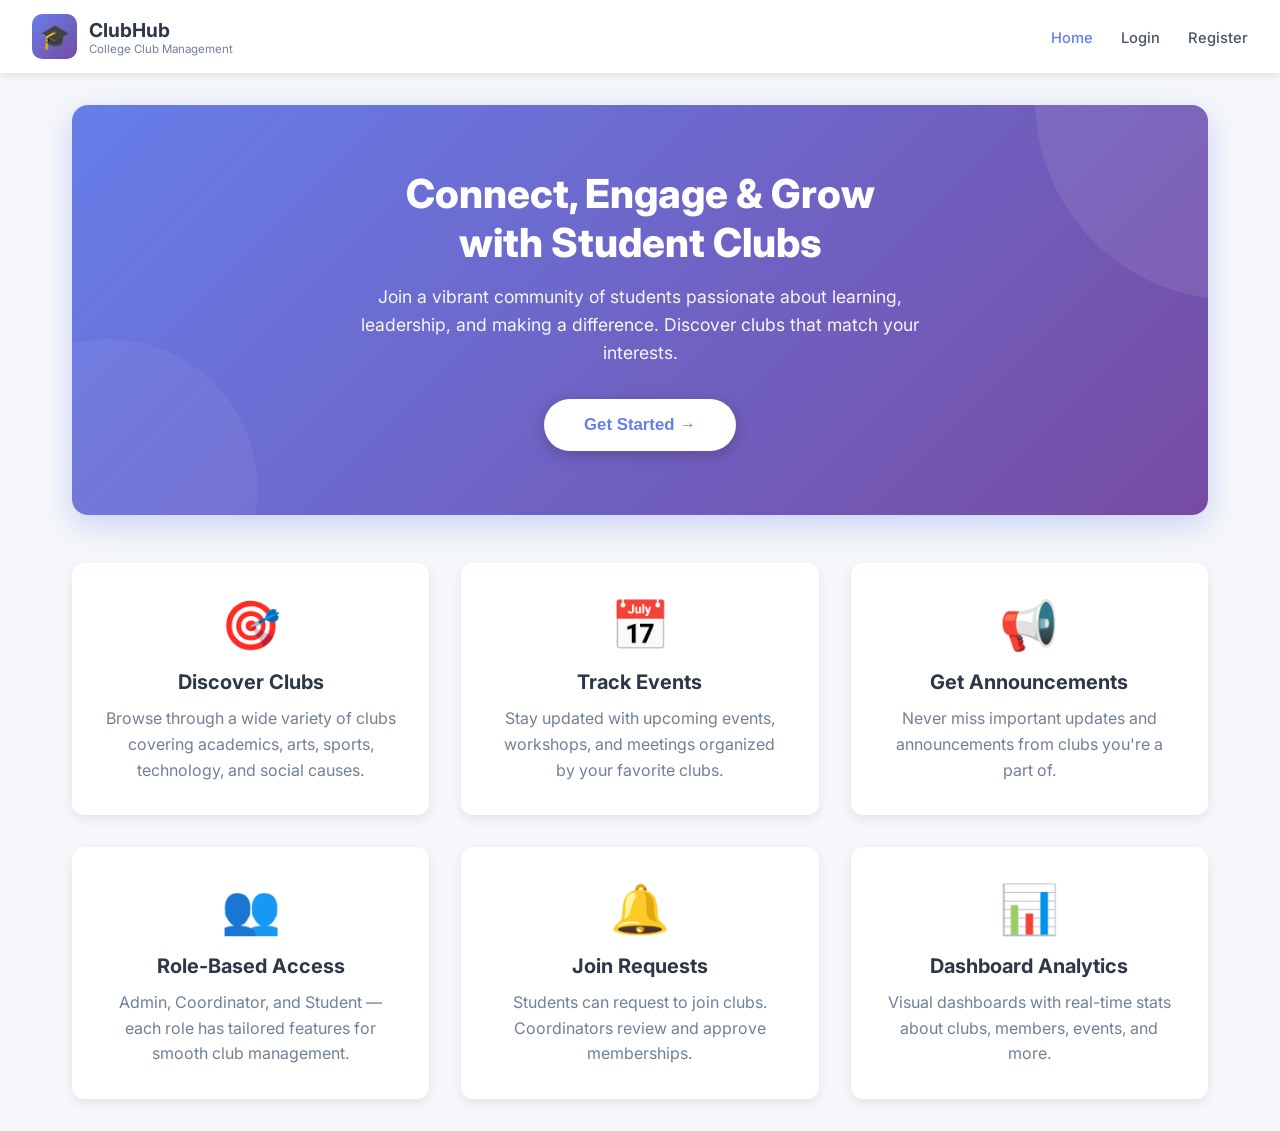
==== index.html @ 77e00e5a "Club Management System" ====
<!DOCTYPE html>
<html lang="en">

<head>
  <meta charset="UTF-8">
  <meta name="viewport" content="width=device-width, initial-scale=1.0">
  <title>College Club Management System</title>
  <meta name="description"
    content="Manage college clubs, events, and announcements. Join clubs, register for events, and stay updated.">
  <link rel="stylesheet" href="css/style.css">
</head>

<body>
  <div class="app-container">

    <!-- Navigation Bar -->
    <nav class="navbar">
      <div class="navbar-brand">
        <div class="brand-logo">🎓</div>
        <div class="brand-text">
          <h1>ClubHub</h1>
          <p>College Club Management</p>
        </div>
      </div>
      <ul class="nav-links">
        <li><a href="#" class="nav-link active" data-page="home">Home</a></li>
        <li><a href="#" class="nav-link" data-page="login">Login</a></li>
        <li><a href="#" class="nav-link" data-page="register">Register</a></li>
      </ul>
    </nav>

    <!-- ========== HOME PAGE ========== -->
    <div id="home-page" class="page">
      <div class="page-content">
        <div class="hero-section">
          <h2>Connect, Engage & Grow<br>with Student Clubs</h2>
          <p>Join a vibrant community of students passionate about learning, leadership, and making a difference.
            Discover clubs that match your interests.</p>
          <button class="cta-button" onclick="navigateToPage('register')">Get Started →</button>
        </div>

        <div class="features-grid">
          <div class="feature-card">
            <div class="feature-icon">🎯</div>
            <h3>Discover Clubs</h3>
            <p>Browse through a wide variety of clubs covering academics, arts, sports, technology, and social causes.
            </p>
          </div>
          <div class="feature-card">
            <div class="feature-icon">📅</div>
            <h3>Track Events</h3>
            <p>Stay updated with upcoming events, workshops, and meetings organized by your favorite clubs.</p>
          </div>
          <div class="feature-card">
            <div class="feature-icon">📢</div>
            <h3>Get Announcements</h3>
            <p>Never miss important updates and announcements from clubs you're a part of.</p>
          </div>
          <div class="feature-card">
            <div class="feature-icon">👥</div>
            <h3>Role-Based Access</h3>
            <p>Admin, Coordinator, and Student — each role has tailored features for smooth club management.</p>
          </div>
          <div class="feature-card">
            <div class="feature-icon">🔔</div>
            <h3>Join Requests</h3>
            <p>Students can request to join clubs. Coordinators review and approve memberships.</p>
          </div>
          <div class="feature-card">
            <div class="feature-icon">📊</div>
            <h3>Dashboard Analytics</h3>
            <p>Visual dashboards with real-time stats about clubs, members, events, and more.</p>
          </div>
        </div>
      </div>
    </div>

    <!-- ========== LOGIN PAGE ========== -->
    <div id="login-page" class="page hidden">
      <div class="login-container">
        <div class="login-card">
          <h2>Welcome Back</h2>
          <p class="subtitle">Login to access your dashboard</p>
          <form id="login-form">
            <div class="form-group">
              <label for="login-email">Email Address</label>
              <input type="email" id="login-email" placeholder="you@college.edu" required>
            </div>
            <div class="form-group">
              <label for="login-password">Password</label>
              <input type="password" id="login-password" placeholder="Enter your password" required>
            </div>
            <button type="submit" class="login-button">Login</button>
          </form>

          <!-- Quick Login Demo Accounts -->
          <div class="demo-accounts">
            <p class="demo-title">⚡ Quick Login (Demo Accounts)</p>
            <div class="demo-buttons">
              <button class="demo-btn admin" onclick="quickLogin('admin@college.edu','admin123')">
                🔴 Admin
              </button>
              <button class="demo-btn coordinator" onclick="quickLogin('rahul@college.edu','coord123')">
                🟡 Coordinator
              </button>
              <button class="demo-btn student" onclick="quickLogin('priya@college.edu','student123')">
                🟢 Student
              </button>
            </div>
          </div>

          <div class="login-footer">
            <p>New user? <a href="#" onclick="navigateToPage('register')">Create an account</a></p>
          </div>
        </div>
      </div>
    </div>

    <!-- ========== REGISTER PAGE ========== -->
    <div id="register-page" class="page hidden">
      <div class="login-container">
        <div class="login-card" style="max-width: 500px;">
          <h2>Create Account</h2>
          <p class="subtitle">Join the club community</p>
          <form id="register-form">
            <div class="form-group">
              <label for="reg-name">Full Name</label>
              <input type="text" id="reg-name" placeholder="John Doe" required>
            </div>
            <div class="form-group">
              <label for="reg-email">Email Address</label>
              <input type="email" id="reg-email" placeholder="you@college.edu" required>
            </div>
            <div class="form-row">
              <div class="form-group">
                <label for="reg-phone">Phone Number</label>
                <input type="tel" id="reg-phone" placeholder="9876543210">
              </div>
              <div class="form-group">
                <label for="reg-department">Department</label>
                <input type="text" id="reg-department" placeholder="CSE">
              </div>
            </div>
            <div class="form-row">
              <div class="form-group">
                <label for="reg-year">Year</label>
                <select id="reg-year">
                  <option value="1">1st Year</option>
                  <option value="2">2nd Year</option>
                  <option value="3">3rd Year</option>
                  <option value="4">4th Year</option>
                </select>
              </div>
              <div class="form-group">
                <label for="reg-password">Password</label>
                <input type="password" id="reg-password" placeholder="Min 6 characters" required>
              </div>
            </div>
            <div class="form-group">
              <label>Register as</label>
              <div class="role-selector">
                <div class="role-option selected" data-role="student" onclick="selectRole(this)">
                  <span class="role-icon">🎓</span>
                  Student
                </div>
                <div class="role-option" data-role="coordinator" onclick="selectRole(this)">
                  <span class="role-icon">📋</span>
                  Coordinator
                </div>
              </div>
            </div>
            <button type="submit" class="login-button">Create Account</button>
          </form>
          <div class="login-footer">
            <p>Already have an account? <a href="#" onclick="navigateToPage('login')">Login here</a></p>
          </div>
        </div>
      </div>
    </div>

  </div>

  <!-- Database -->
  <script src="js/firebase-config.js"></script>
  <script src="js/auth.js"></script>
  <script>
    // --- Navigation ---
    document.querySelectorAll('.nav-link').forEach(link => {
      link.addEventListener('click', (e) => {
        e.preventDefault();
        navigateToPage(e.target.getAttribute('data-page'));
      });
    });

    // --- Role Selector ---
    let selectedRole = 'student';

    function selectRole(el) {
      document.querySelectorAll('.role-option').forEach(opt => opt.classList.remove('selected'));
      el.classList.add('selected');
      selectedRole = el.getAttribute('data-role');
    }

    // --- Login Form ---
    document.getElementById('login-form').addEventListener('submit', async (e) => {
      e.preventDefault();
      const email = document.getElementById('login-email').value.trim();
      const password = document.getElementById('login-password').value;
      await loginUser(email, password);
    });

    // --- Quick Login ---
    async function quickLogin(email, password) {
      document.getElementById('login-email').value = email;
      document.getElementById('login-password').value = password;
      await loginUser(email, password);
    }

    // --- Register Form ---
    document.getElementById('register-form').addEventListener('submit', async (e) => {
      e.preventDefault();
      const name = document.getElementById('reg-name').value.trim();
      const email = document.getElementById('reg-email').value.trim();
      const password = document.getElementById('reg-password').value;
      const phone = document.getElementById('reg-phone').value.trim();
      const department = document.getElementById('reg-department').value.trim();
      const year = document.getElementById('reg-year').value;

      if (password.length < 6) {
        showToast('Password must be at least 6 characters.', 'error');
        return;
      }

      await registerUser(name, email, password, selectedRole, department, year, phone);
    });
  </script>
</body>

</html>
---- css/style.css ----
/* ==========================================
   CLUB MANAGEMENT SYSTEM - SHARED STYLES
   ========================================== */

/* --- Reset & Base --- */
@import url('https://fonts.googleapis.com/css2?family=Inter:wght@300;400;500;600;700;800&display=swap');

* {
  margin: 0;
  padding: 0;
  box-sizing: border-box;
}

html,
body {
  height: 100%;
}

body {
  font-family: 'Inter', 'Segoe UI', Tahoma, Geneva, Verdana, sans-serif;
  background: #f5f7fa;
  min-height: 100%;
  overflow-x: hidden;
  color: #2d3748;
}

a {
  text-decoration: none;
  color: inherit;
}

/* --- CSS Variables --- */
:root {
  --primary: #667eea;
  --primary-dark: #5a67d8;
  --secondary: #764ba2;
  --gradient: linear-gradient(135deg, #667eea 0%, #764ba2 100%);
  --gradient-pink: linear-gradient(135deg, #f093fb 0%, #f5576c 100%);
  --gradient-blue: linear-gradient(135deg, #4facfe 0%, #00f2fe 100%);
  --gradient-green: linear-gradient(135deg, #43e97b 0%, #38f9d7 100%);
  --gradient-orange: linear-gradient(135deg, #fa709a 0%, #fee140 100%);
  --bg: #f5f7fa;
  --card-bg: #ffffff;
  --text: #2d3748;
  --text-secondary: #718096;
  --text-light: #a0aec0;
  --border: #e2e8f0;
  --shadow: 0 4px 12px rgba(0, 0, 0, 0.08);
  --shadow-lg: 0 10px 30px rgba(0, 0, 0, 0.15);
  --radius: 12px;
  --radius-sm: 8px;
}

/* --- App Container --- */
.app-container {
  width: 100%;
  min-height: 100%;
  background: var(--bg);
}

/* ==========================================
   NAVIGATION BAR
   ========================================== */
.navbar {
  background: var(--card-bg);
  box-shadow: 0 2px 8px rgba(0, 0, 0, 0.1);
  padding: 0.875rem 2rem;
  display: flex;
  justify-content: space-between;
  align-items: center;
  position: sticky;
  top: 0;
  z-index: 1000;
}

.navbar-brand {
  display: flex;
  align-items: center;
  gap: 0.75rem;
}

.brand-logo {
  width: 45px;
  height: 45px;
  background: var(--gradient);
  border-radius: 10px;
  display: flex;
  align-items: center;
  justify-content: center;
  font-size: 1.5rem;
  color: white;
}

.brand-text h1 {
  font-size: 1.2rem;
  color: var(--text);
  font-weight: 700;
}

.brand-text p {
  font-size: 0.72rem;
  color: var(--text-secondary);
}

.nav-links {
  display: flex;
  gap: 1.75rem;
  list-style: none;
  align-items: center;
}

.nav-links a {
  text-decoration: none;
  color: #4a5568;
  font-weight: 500;
  transition: color 0.3s;
  font-size: 0.92rem;
  cursor: pointer;
}

.nav-links a:hover,
.nav-links a.active {
  color: var(--primary);
}

.nav-user {
  display: flex;
  align-items: center;
  gap: 0.75rem;
}

.nav-avatar {
  width: 36px;
  height: 36px;
  border-radius: 50%;
  background: var(--gradient);
  display: flex;
  align-items: center;
  justify-content: center;
  color: white;
  font-weight: 600;
  font-size: 0.85rem;
}

.nav-user span {
  font-weight: 500;
  color: var(--text);
  font-size: 0.9rem;
}

.logout-btn {
  background: none;
  border: 2px solid var(--border);
  padding: 0.5rem 1rem;
  border-radius: var(--radius-sm);
  font-weight: 500;
  cursor: pointer;
  transition: all 0.3s;
  color: #e53e3e;
  font-size: 0.85rem;
}

.logout-btn:hover {
  background: #fff5f5;
  border-color: #e53e3e;
}

/* ==========================================
   PAGE CONTENT
   ========================================== */
.page-content {
  max-width: 1200px;
  margin: 0 auto;
  padding: 2rem;
}

.hidden {
  display: none !important;
}

/* ==========================================
   HERO SECTION (Home)
   ========================================== */
.hero-section {
  background: var(--gradient);
  color: white;
  padding: 4rem 2rem;
  border-radius: 16px;
  text-align: center;
  margin-bottom: 3rem;
  box-shadow: 0 10px 30px rgba(102, 126, 234, 0.3);
  position: relative;
  overflow: hidden;
}

.hero-section::before {
  content: '';
  position: absolute;
  top: -50%;
  right: -20%;
  width: 400px;
  height: 400px;
  background: rgba(255, 255, 255, 0.08);
  border-radius: 50%;
}

.hero-section::after {
  content: '';
  position: absolute;
  bottom: -30%;
  left: -10%;
  width: 300px;
  height: 300px;
  background: rgba(255, 255, 255, 0.05);
  border-radius: 50%;
}

.hero-section h2 {
  font-size: 2.5rem;
  margin-bottom: 1rem;
  font-weight: 800;
  position: relative;
  z-index: 1;
}

.hero-section p {
  font-size: 1.1rem;
  margin-bottom: 2rem;
  opacity: 0.95;
  max-width: 600px;
  margin-left: auto;
  margin-right: auto;
  line-height: 1.6;
  position: relative;
  z-index: 1;
}

/* --- Buttons --- */
.cta-button {
  background: white;
  color: var(--primary);
  border: none;
  padding: 1rem 2.5rem;
  font-size: 1.05rem;
  font-weight: 600;
  border-radius: 50px;
  cursor: pointer;
  transition: all 0.3s;
  box-shadow: 0 4px 15px rgba(0, 0, 0, 0.2);
  position: relative;
  z-index: 1;
}

.cta-button:hover {
  transform: translateY(-2px);
  box-shadow: 0 6px 20px rgba(0, 0, 0, 0.3);
}

.btn-primary {
  background: var(--gradient);
  color: white;
  border: none;
  padding: 0.875rem 1.75rem;
  font-size: 0.95rem;
  font-weight: 600;
  border-radius: var(--radius-sm);
  cursor: pointer;
  transition: all 0.3s;
}

.btn-primary:hover {
  transform: translateY(-2px);
  box-shadow: 0 4px 12px rgba(102, 126, 234, 0.4);
}

.btn-secondary {
  background: #e2e8f0;
  color: #4a5568;
  border: none;
  padding: 0.875rem 1.75rem;
  font-size: 0.95rem;
  font-weight: 600;
  border-radius: var(--radius-sm);
  cursor: pointer;
  transition: all 0.3s;
}

.btn-secondary:hover {
  background: #cbd5e0;
}

.btn-danger {
  background: linear-gradient(135deg, #e53e3e, #c53030);
  color: white;
  border: none;
  padding: 0.6rem 1.2rem;
  font-size: 0.85rem;
  font-weight: 600;
  border-radius: var(--radius-sm);
  cursor: pointer;
  transition: all 0.3s;
}

.btn-danger:hover {
  transform: translateY(-1px);
  box-shadow: 0 4px 12px rgba(229, 62, 62, 0.4);
}

.btn-success {
  background: linear-gradient(135deg, #38a169, #2f855a);
  color: white;
  border: none;
  padding: 0.6rem 1.2rem;
  font-size: 0.85rem;
  font-weight: 600;
  border-radius: var(--radius-sm);
  cursor: pointer;
  transition: all 0.3s;
}

.btn-success:hover {
  transform: translateY(-1px);
}

.btn-sm {
  padding: 0.5rem 1rem;
  font-size: 0.8rem;
}

.btn-block {
  width: 100%;
}

/* ==========================================
   FEATURE CARDS (Home)
   ========================================== */
.features-grid {
  display: grid;
  grid-template-columns: repeat(auto-fit, minmax(280px, 1fr));
  gap: 2rem;
  margin-top: 3rem;
}

.feature-card {
  background: var(--card-bg);
  padding: 2rem;
  border-radius: var(--radius);
  box-shadow: var(--shadow);
  text-align: center;
  transition: transform 0.3s;
}

.feature-card:hover {
  transform: translateY(-5px);
}

.feature-icon {
  font-size: 3rem;
  margin-bottom: 1rem;
}

.feature-card h3 {
  color: var(--text);
  margin-bottom: 0.75rem;
  font-size: 1.25rem;
}

.feature-card p {
  color: var(--text-secondary);
  line-height: 1.6;
}

/* ==========================================
   LOGIN / REGISTER
   ========================================== */
.login-container {
  display: flex;
  align-items: center;
  justify-content: center;
  min-height: calc(100vh - 75px);
  padding: 2rem;
}

.login-card {
  background: var(--card-bg);
  padding: 3rem;
  border-radius: 16px;
  box-shadow: var(--shadow-lg);
  width: 100%;
  max-width: 440px;
}

.login-card h2 {
  color: var(--text);
  margin-bottom: 0.5rem;
  font-size: 1.85rem;
  text-align: center;
}

.login-card .subtitle {
  color: var(--text-secondary);
  text-align: center;
  margin-bottom: 2rem;
  font-size: 0.95rem;
}

/* --- Forms --- */
.form-group {
  margin-bottom: 1.25rem;
}

.form-group label {
  display: block;
  color: #4a5568;
  margin-bottom: 0.4rem;
  font-weight: 500;
  font-size: 0.9rem;
}

.form-group input,
.form-group select,
.form-group textarea {
  width: 100%;
  padding: 0.8rem 1rem;
  border: 2px solid var(--border);
  border-radius: var(--radius-sm);
  font-size: 0.95rem;
  font-family: inherit;
  transition: border-color 0.3s;
  background: white;
}

.form-group input:focus,
.form-group select:focus,
.form-group textarea:focus {
  outline: none;
  border-color: var(--primary);
}

.form-group textarea {
  resize: vertical;
  min-height: 80px;
}

.form-row {
  display: grid;
  grid-template-columns: 1fr 1fr;
  gap: 1rem;
}

.login-button {
  width: 100%;
  background: var(--gradient);
  color: white;
  border: none;
  padding: 0.95rem;
  font-size: 1.05rem;
  font-weight: 600;
  border-radius: var(--radius-sm);
  cursor: pointer;
  transition: all 0.3s;
  margin-top: 0.5rem;
}

.login-button:hover {
  transform: translateY(-2px);
  box-shadow: 0 6px 20px rgba(102, 126, 234, 0.4);
}

.login-footer {
  text-align: center;
  margin-top: 1.5rem;
  color: var(--text-secondary);
  font-size: 0.9rem;
}

.login-footer a {
  color: var(--primary);
  text-decoration: none;
  font-weight: 600;
  cursor: pointer;
}

.role-selector {
  display: flex;
  gap: 0.75rem;
  margin-top: 0.5rem;
}

.role-option {
  flex: 1;
  padding: 0.75rem;
  border: 2px solid var(--border);
  border-radius: var(--radius-sm);
  text-align: center;
  cursor: pointer;
  transition: all 0.3s;
  font-weight: 500;
  font-size: 0.85rem;
}

.role-option:hover {
  border-color: var(--primary);
}

.role-option.selected {
  border-color: var(--primary);
  background: rgba(102, 126, 234, 0.08);
  color: var(--primary);
}

.role-option .role-icon {
  font-size: 1.5rem;
  display: block;
  margin-bottom: 0.25rem;
}

/* --- Demo Quick Login --- */
.demo-accounts {
  margin-top: 1.5rem;
  padding-top: 1.5rem;
  border-top: 2px dashed var(--border);
}

.demo-title {
  text-align: center;
  font-size: 0.85rem;
  font-weight: 600;
  color: var(--text-secondary);
  margin-bottom: 0.75rem;
}

.demo-buttons {
  display: flex;
  gap: 0.5rem;
}

.demo-btn {
  flex: 1;
  padding: 0.65rem 0.5rem;
  border: 2px solid var(--border);
  border-radius: var(--radius-sm);
  background: #f7fafc;
  font-weight: 600;
  font-size: 0.82rem;
  cursor: pointer;
  transition: all 0.3s;
  font-family: inherit;
}

.demo-btn:hover {
  transform: translateY(-2px);
  box-shadow: 0 4px 12px rgba(0, 0, 0, 0.1);
}

.demo-btn.admin {
  border-color: #e53e3e;
  color: #e53e3e;
}

.demo-btn.admin:hover {
  background: #fff5f5;
}

.demo-btn.coordinator {
  border-color: #dd6b20;
  color: #dd6b20;
}

.demo-btn.coordinator:hover {
  background: #fffaf0;
}

.demo-btn.student {
  border-color: #38a169;
  color: #38a169;
}

.demo-btn.student:hover {
  background: #f0fff4;
}

/* ==========================================
   DASHBOARD
   ========================================== */
.dashboard-header {
  background: var(--card-bg);
  padding: 2rem;
  border-radius: var(--radius);
  margin-bottom: 2rem;
  box-shadow: 0 2px 8px rgba(0, 0, 0, 0.06);
}

.dashboard-header h2 {
  color: var(--text);
  font-size: 1.75rem;
  margin-bottom: 0.35rem;
}

.dashboard-header p {
  color: var(--text-secondary);
}

.stats-grid {
  display: grid;
  grid-template-columns: repeat(auto-fit, minmax(240px, 1fr));
  gap: 1.5rem;
  margin-bottom: 2rem;
}

.stat-card {
  background: var(--card-bg);
  padding: 1.5rem;
  border-radius: var(--radius);
  box-shadow: var(--shadow);
  display: flex;
  align-items: center;
  gap: 1.25rem;
  transition: transform 0.3s;
}

.stat-card:hover {
  transform: translateY(-3px);
}

.stat-icon {
  width: 56px;
  height: 56px;
  border-radius: var(--radius);
  display: flex;
  align-items: center;
  justify-content: center;
  font-size: 1.5rem;
  flex-shrink: 0;
}

.stat-icon.clubs {
  background: var(--gradient);
}

.stat-icon.events {
  background: var(--gradient-pink);
}

.stat-icon.announcements {
  background: var(--gradient-blue);
}

.stat-icon.members {
  background: var(--gradient-green);
}

.stat-icon.requests {
  background: var(--gradient-orange);
}

.stat-info h3 {
  color: var(--text);
  font-size: 1.75rem;
  margin-bottom: 0.15rem;
}

.stat-info p {
  color: var(--text-secondary);
  font-size: 0.85rem;
}

/* ==========================================
   PAGE HEADER
   ========================================== */
.page-header {
  background: var(--card-bg);
  padding: 1.75rem 2rem;
  border-radius: var(--radius);
  margin-bottom: 2rem;
  box-shadow: 0 2px 8px rgba(0, 0, 0, 0.06);
  display: flex;
  justify-content: space-between;
  align-items: center;
}

.page-header h2 {
  color: var(--text);
  font-size: 1.6rem;
}

/* ==========================================
   SECTION CARD
   ========================================== */
.section-card {
  background: var(--card-bg);
  padding: 2rem;
  border-radius: var(--radius);
  box-shadow: var(--shadow);
  margin-bottom: 2rem;
}

.section-card h3 {
  color: var(--text);
  margin-bottom: 1.25rem;
  font-size: 1.35rem;
  border-bottom: 2px solid var(--border);
  padding-bottom: 0.65rem;
}

/* ==========================================
   CLUB CARDS
   ========================================== */
.clubs-grid {
  display: grid;
  grid-template-columns: repeat(auto-fill, minmax(300px, 1fr));
  gap: 1.5rem;
}

.club-card {
  background: var(--card-bg);
  border-radius: var(--radius);
  overflow: hidden;
  box-shadow: var(--shadow);
  transition: transform 0.3s, box-shadow 0.3s;
}

.club-card:hover {
  transform: translateY(-5px);
  box-shadow: 0 8px 24px rgba(0, 0, 0, 0.15);
}

.club-header {
  background: var(--gradient);
  color: white;
  padding: 1.75rem 1.5rem;
  text-align: center;
}

.club-header h3 {
  font-size: 1.3rem;
  margin-bottom: 0.25rem;
}

.club-header p {
  opacity: 0.85;
  font-size: 0.85rem;
}

.club-body {
  padding: 1.5rem;
}

.club-body p {
  color: var(--text-secondary);
  line-height: 1.6;
  margin-bottom: 1rem;
  font-size: 0.92rem;
}

.club-meta {
  display: flex;
  align-items: center;
  gap: 1rem;
  color: #4a5568;
  font-size: 0.85rem;
  margin-bottom: 1.25rem;
}

.club-actions {
  display: flex;
  gap: 0.5rem;
}

.club-actions button {
  flex: 1;
}

/* Club Banner (Details) */
.club-banner {
  background: var(--gradient);
  color: white;
  padding: 3rem 2rem;
  border-radius: var(--radius);
  margin-bottom: 2rem;
  text-align: center;
  position: relative;
  overflow: hidden;
}

.club-banner h2 {
  font-size: 2.2rem;
  margin-bottom: 0.5rem;
  position: relative;
  z-index: 1;
}

.club-banner p {
  opacity: 0.9;
  font-size: 1rem;
  position: relative;
  z-index: 1;
}

/* ==========================================
   MEMBER LIST
   ========================================== */
.member-list {
  display: grid;
  grid-template-columns: repeat(auto-fill, minmax(200px, 1fr));
  gap: 1rem;
}

.member-item {
  display: flex;
  align-items: center;
  gap: 0.75rem;
  padding: 0.75rem;
  background: #f7fafc;
  border-radius: var(--radius-sm);
  transition: background 0.3s;
}

.member-item:hover {
  background: #edf2f7;
}

.member-avatar {
  width: 40px;
  height: 40px;
  border-radius: 50%;
  background: var(--gradient);
  display: flex;
  align-items: center;
  justify-content: center;
  color: white;
  font-weight: 600;
  font-size: 0.85rem;
  flex-shrink: 0;
}

.member-info span {
  display: block;
  color: var(--text);
  font-weight: 500;
  font-size: 0.9rem;
}

.member-info small {
  color: var(--text-secondary);
  font-size: 0.8rem;
}

/* ==========================================
   EVENT CARDS
   ========================================== */
.event-card {
  background: var(--card-bg);
  border-radius: var(--radius);
  padding: 1.5rem;
  box-shadow: var(--shadow);
  margin-bottom: 1.25rem;
  display: flex;
  gap: 1.25rem;
  transition: transform 0.3s;
}

.event-card:hover {
  transform: translateY(-3px);
  box-shadow: 0 8px 20px rgba(0, 0, 0, 0.12);
}

.event-date {
  background: var(--gradient);
  color: white;
  padding: 0.75rem;
  border-radius: 10px;
  text-align: center;
  min-width: 72px;
  display: flex;
  flex-direction: column;
  align-items: center;
  justify-content: center;
}

.event-date .day {
  font-size: 1.75rem;
  font-weight: 700;
  line-height: 1;
}

.event-date .month {
  font-size: 0.8rem;
  font-weight: 500;
  margin-top: 2px;
}

.event-info {
  flex: 1;
}

.event-info h3 {
  color: var(--text);
  margin-bottom: 0.65rem;
  font-size: 1.2rem;
}

.event-details {
  display: flex;
  flex-wrap: wrap;
  gap: 1.25rem;
  margin-bottom: 0.75rem;
  color: var(--text-secondary);
  font-size: 0.85rem;
}

.event-detail-item {
  display: flex;
  align-items: center;
  gap: 0.35rem;
}

/* ==========================================
   ANNOUNCEMENT CARDS
   ========================================== */
.announcement-card {
  background: var(--card-bg);
  border-left: 4px solid var(--primary);
  padding: 1.5rem;
  border-radius: var(--radius-sm);
  box-shadow: 0 2px 8px rgba(0, 0, 0, 0.06);
  margin-bottom: 1.25rem;
  transition: transform 0.2s;
}

.announcement-card:hover {
  transform: translateX(4px);
}

.announcement-header {
  display: flex;
  justify-content: space-between;
  align-items: center;
  margin-bottom: 0.75rem;
}

.announcement-badge {
  background: var(--gradient);
  color: white;
  padding: 0.3rem 0.8rem;
  border-radius: 20px;
  font-size: 0.78rem;
  font-weight: 600;
}

.announcement-date {
  color: var(--text-secondary);
  font-size: 0.82rem;
}

.announcement-content p {
  color: #4a5568;
  line-height: 1.65;
  font-size: 0.92rem;
}

/* ==========================================
   TABLES (Admin / Coordinator)
   ========================================== */
.data-table {
  width: 100%;
  border-collapse: separate;
  border-spacing: 0;
  margin-top: 1rem;
}

.data-table thead th {
  background: #f7fafc;
  padding: 0.85rem 1rem;
  text-align: left;
  font-weight: 600;
  font-size: 0.82rem;
  text-transform: uppercase;
  letter-spacing: 0.5px;
  color: var(--text-secondary);
  border-bottom: 2px solid var(--border);
}

.data-table tbody td {
  padding: 0.85rem 1rem;
  border-bottom: 1px solid #f0f0f0;
  font-size: 0.9rem;
  color: var(--text);
}

.data-table tbody tr:hover {
  background: #f7fafc;
}

.data-table tbody tr:last-child td {
  border-bottom: none;
}

.table-actions {
  display: flex;
  gap: 0.5rem;
}

.badge {
  display: inline-block;
  padding: 0.25rem 0.65rem;
  border-radius: 20px;
  font-size: 0.75rem;
  font-weight: 600;
}

.badge-admin {
  background: #fff5f5;
  color: #e53e3e;
}

.badge-coordinator {
  background: #fffff0;
  color: #d69e2e;
}

.badge-student {
  background: #f0fff4;
  color: #38a169;
}

.badge-pending {
  background: #fffff0;
  color: #d69e2e;
}

.badge-approved {
  background: #f0fff4;
  color: #38a169;
}

.badge-rejected {
  background: #fff5f5;
  color: #e53e3e;
}

/* ==========================================
   MODALS
   ========================================== */
.modal-overlay {
  position: fixed;
  top: 0;
  left: 0;
  right: 0;
  bottom: 0;
  background: rgba(0, 0, 0, 0.5);
  display: flex;
  align-items: center;
  justify-content: center;
  z-index: 2000;
  backdrop-filter: blur(4px);
}

.modal {
  background: var(--card-bg);
  border-radius: 16px;
  padding: 2rem;
  width: 90%;
  max-width: 520px;
  box-shadow: 0 20px 60px rgba(0, 0, 0, 0.3);
  animation: modalIn 0.3s ease;
}

@keyframes modalIn {
  from {
    transform: translateY(20px);
    opacity: 0;
  }

  to {
    transform: translateY(0);
    opacity: 1;
  }
}

.modal h3 {
  color: var(--text);
  font-size: 1.4rem;
  margin-bottom: 1.5rem;
}

.modal-actions {
  display: flex;
  gap: 0.75rem;
  margin-top: 1.5rem;
  justify-content: flex-end;
}

/* ==========================================
   TOAST NOTIFICATIONS
   ========================================== */
.toast {
  position: fixed;
  top: 20px;
  right: 20px;
  background: var(--gradient);
  color: white;
  padding: 1rem 1.75rem;
  border-radius: var(--radius-sm);
  box-shadow: 0 4px 15px rgba(0, 0, 0, 0.25);
  z-index: 9999;
  animation: slideIn 0.4s ease, fadeOut 0.4s ease 2.6s forwards;
  font-weight: 500;
  font-size: 0.92rem;
}

.toast.success {
  background: linear-gradient(135deg, #38a169, #2f855a);
}

.toast.error {
  background: linear-gradient(135deg, #e53e3e, #c53030);
}

@keyframes slideIn {
  from {
    transform: translateX(100%);
    opacity: 0;
  }

  to {
    transform: translateX(0);
    opacity: 1;
  }
}

@keyframes fadeOut {
  from {
    opacity: 1;
  }

  to {
    opacity: 0;
  }
}

/* ==========================================
   EMPTY STATE
   ========================================== */
.empty-state {
  text-align: center;
  padding: 3rem 2rem;
  color: var(--text-secondary);
}

.empty-state .empty-icon {
  font-size: 3.5rem;
  margin-bottom: 1rem;
  opacity: 0.5;
}

.empty-state h4 {
  font-size: 1.2rem;
  margin-bottom: 0.5rem;
  color: var(--text);
}

.empty-state p {
  font-size: 0.9rem;
}

/* ==========================================
   LOADING SPINNER
   ========================================== */
.loading {
  display: flex;
  align-items: center;
  justify-content: center;
  padding: 3rem;
}

.spinner {
  width: 40px;
  height: 40px;
  border: 4px solid var(--border);
  border-top-color: var(--primary);
  border-radius: 50%;
  animation: spin 0.8s linear infinite;
}

@keyframes spin {
  to {
    transform: rotate(360deg);
  }
}

/* ==========================================
   RESPONSIVE DESIGN
   ========================================== */
@media (max-width: 768px) {
  .navbar {
    flex-direction: column;
    gap: 0.75rem;
    padding: 0.75rem 1rem;
  }

  .nav-links {
    gap: 1rem;
    flex-wrap: wrap;
    justify-content: center;
  }

  .page-content {
    padding: 1rem;
  }

  .hero-section {
    padding: 2.5rem 1.5rem;
  }

  .hero-section h2 {
    font-size: 1.75rem;
  }

  .clubs-grid {
    grid-template-columns: 1fr;
  }

  .stats-grid {
    grid-template-columns: 1fr;
  }

  .event-card {
    flex-direction: column;
  }

  .form-row {
    grid-template-columns: 1fr;
  }

  .page-header {
    flex-direction: column;
    gap: 1rem;
    text-align: center;
  }

  .data-table {
    font-size: 0.8rem;
  }

  .modal {
    width: 95%;
    padding: 1.5rem;
  }

  .login-card {
    padding: 2rem;
  }

  .role-selector {
    flex-direction: column;
  }

  .member-list {
    grid-template-columns: 1fr;
  }
}
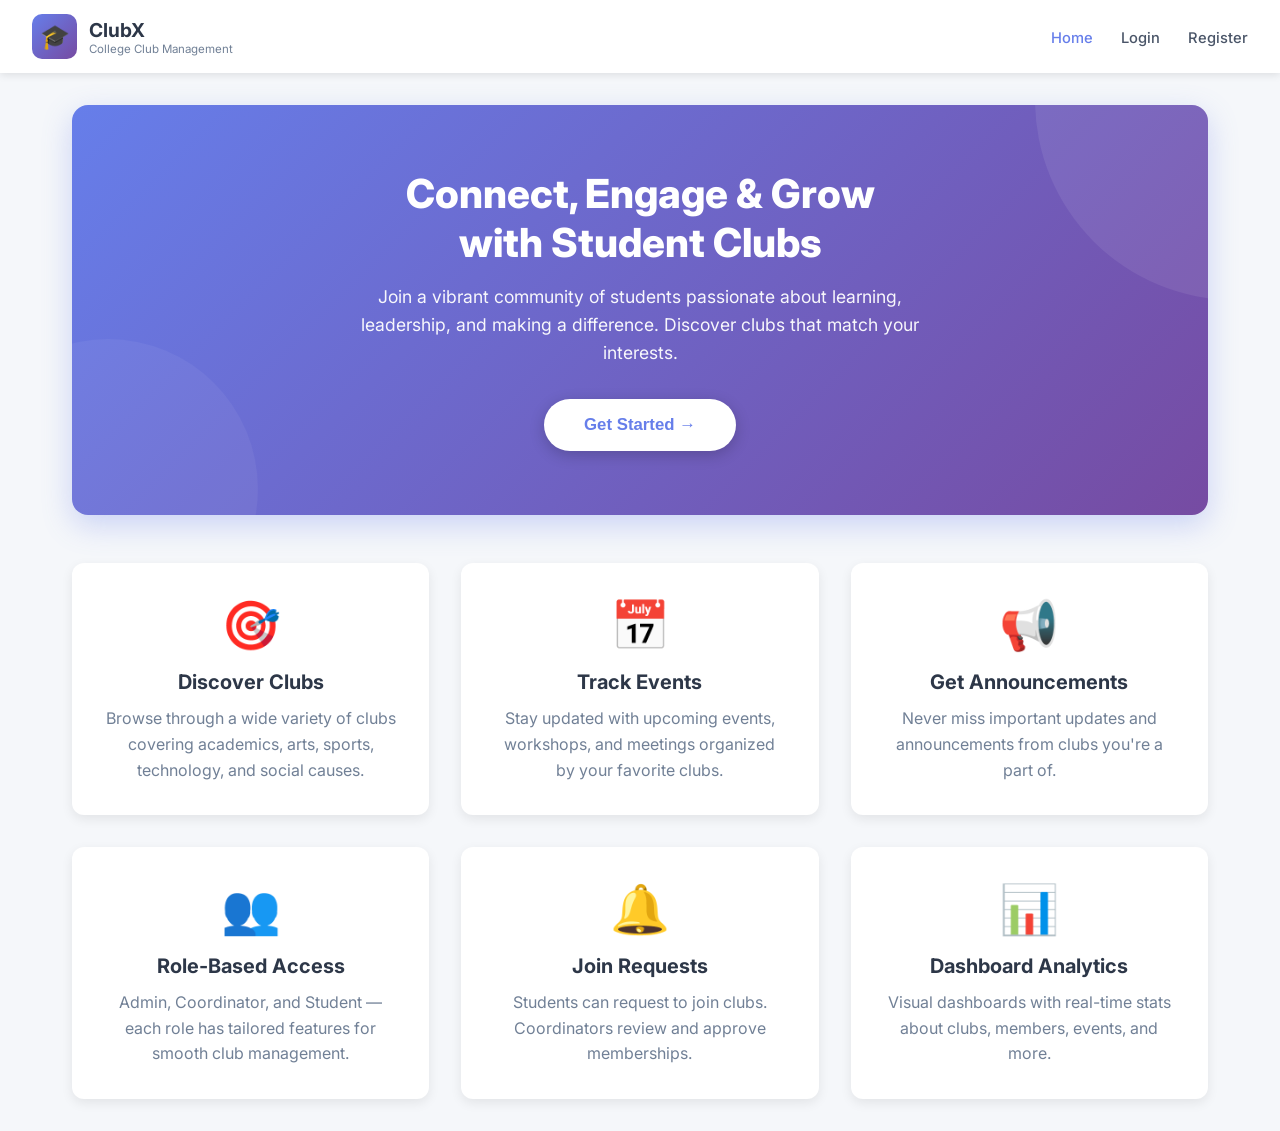
==== commit 9dbc6859: "Change club name to 'ClubX'" ====
--- a/index.html
+++ b/index.html
@@ -18,7 +18,7 @@
       <div class="navbar-brand">
         <div class="brand-logo">🎓</div>
         <div class="brand-text">
-          <h1>ClubHub</h1>
+          <h1>ClubX</h1>
           <p>College Club Management</p>
         </div>
       </div>
@@ -236,4 +236,4 @@
   </script>
 </body>
 
-</html>+</html>
